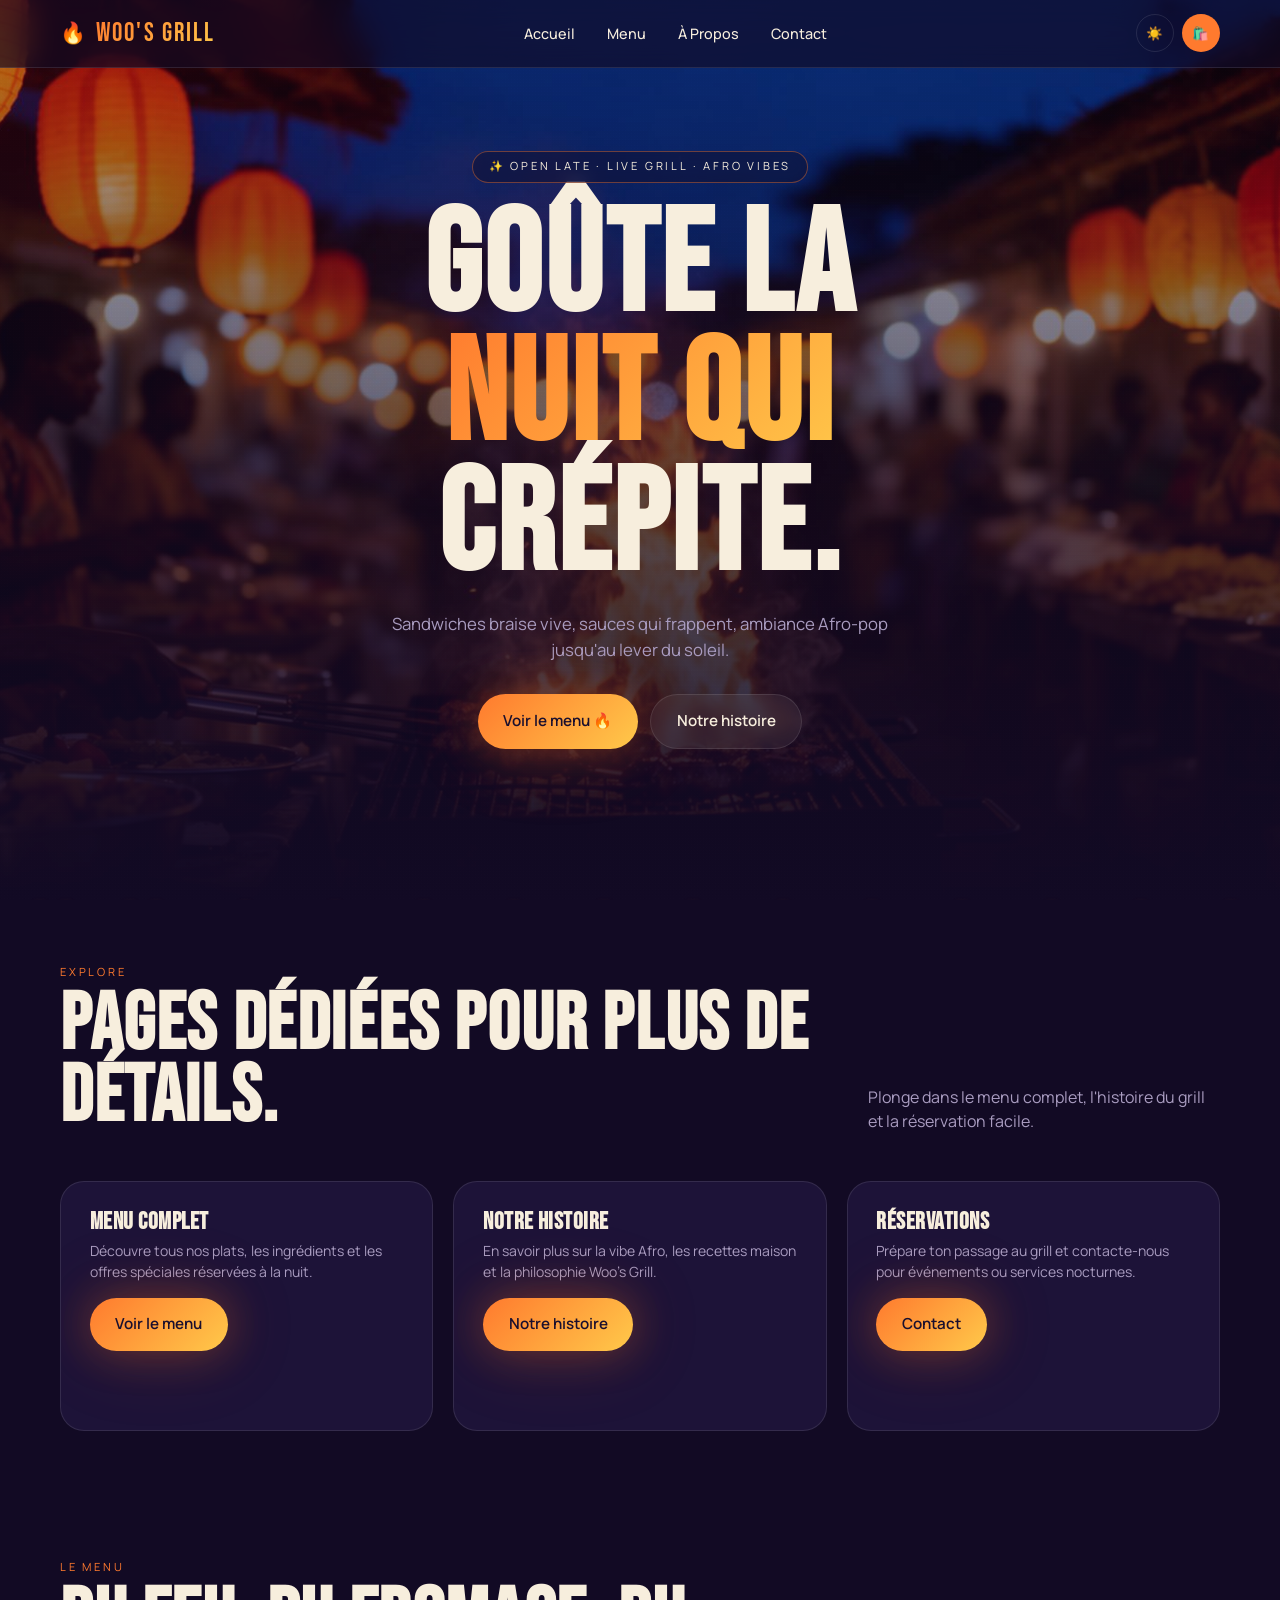
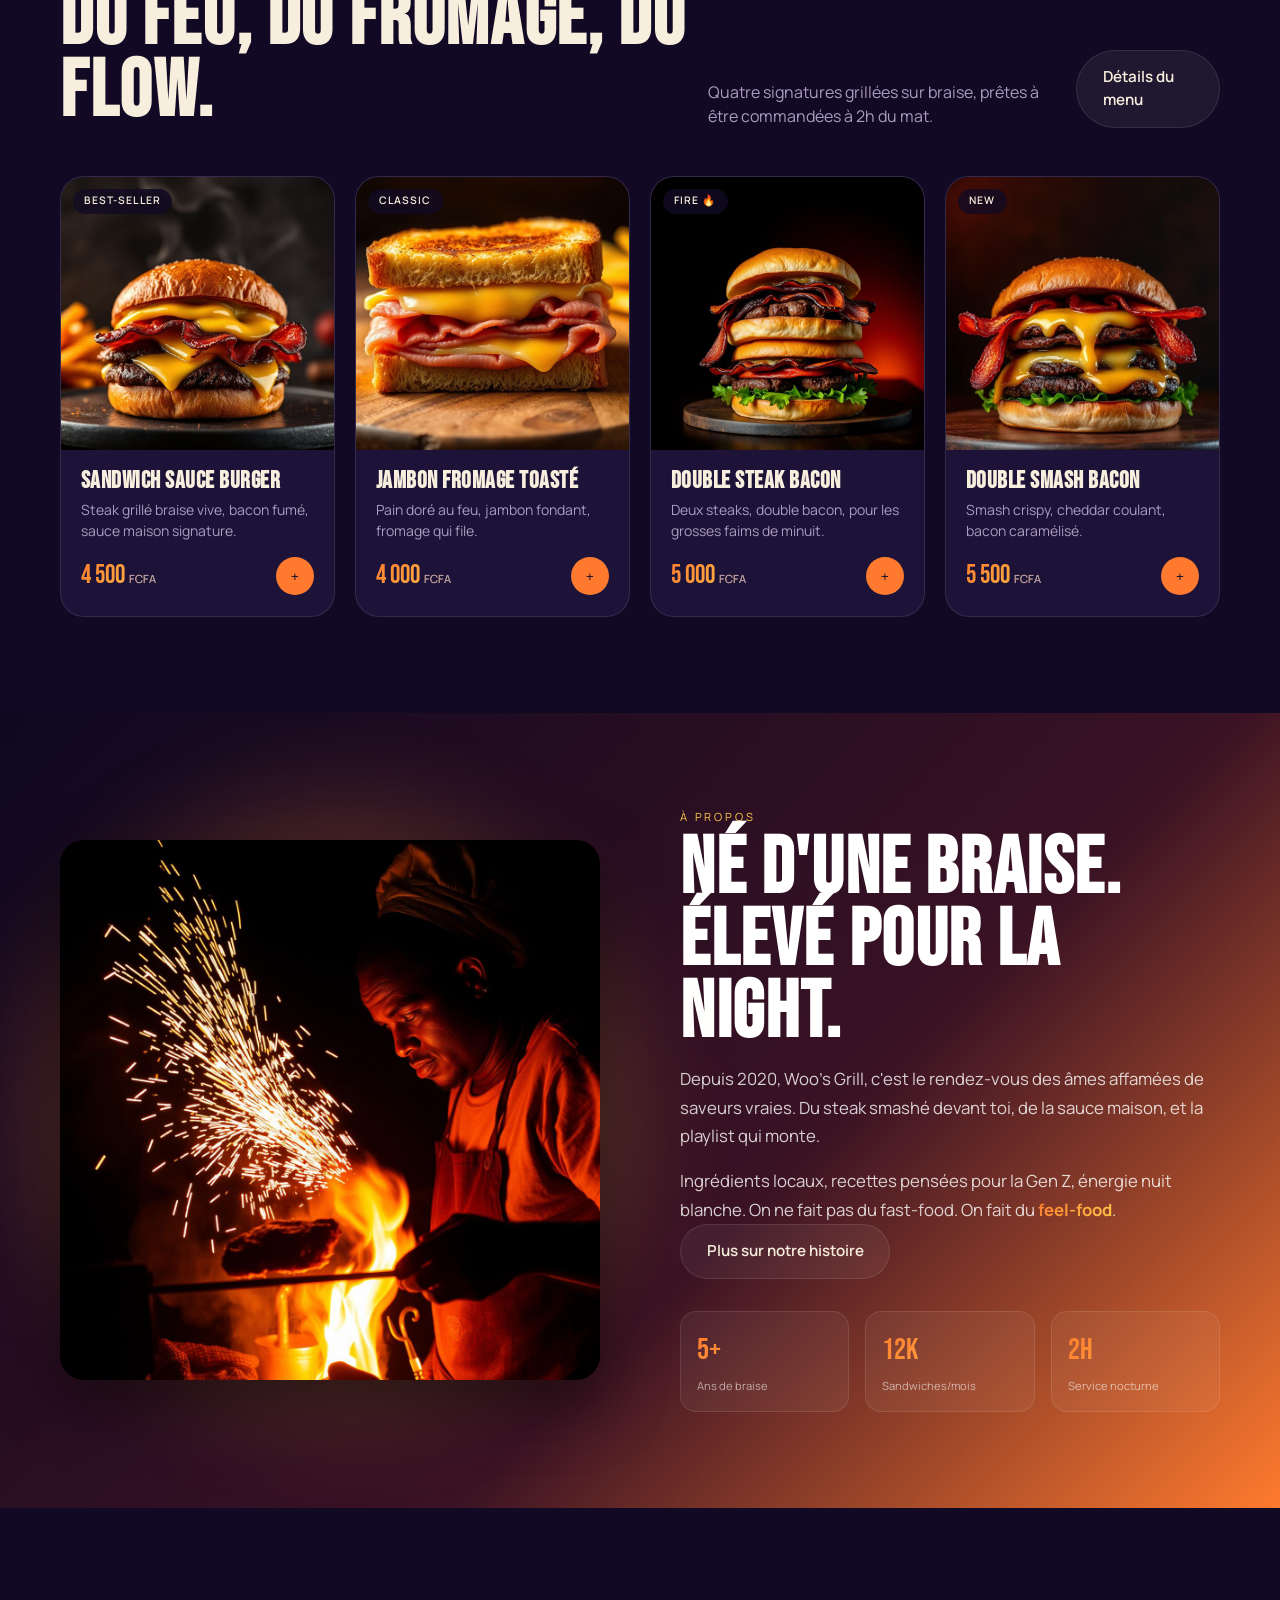
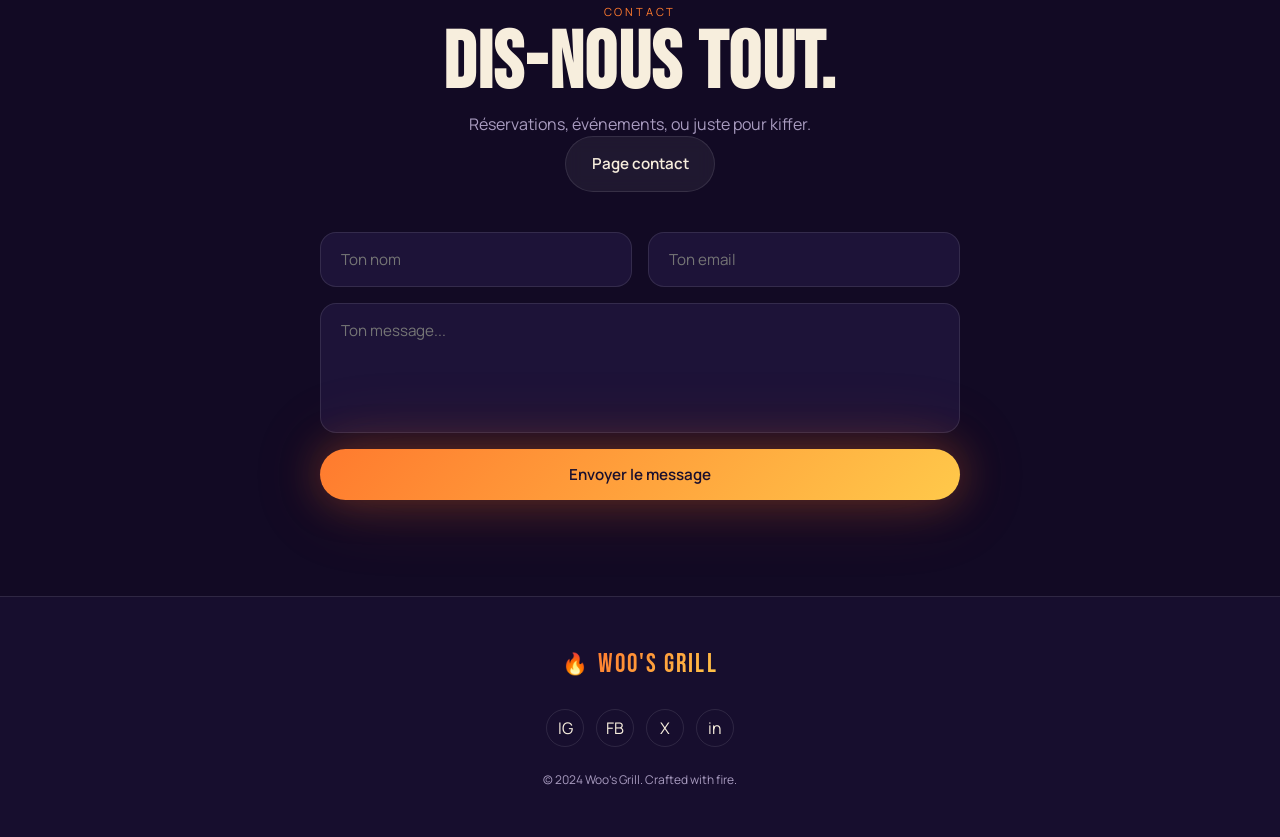
==== index.html @ db35e5b3 "Labphase" ====
<!doctype html>
<html lang="fr" data-theme="dark">
<head>
<meta charset="utf-8" />
<meta name="viewport" content="width=device-width,initial-scale=1" />
<title>Woo's Grill — Afro-Night Flame Kitchen</title>
<meta name="description" content="Sandwiches grillés au feu, vibes Afro-pop, nuits qui claquent. Woo's Grill: street food, smash burgers et bonnes ondes pour la Gen Z." />
<link rel="preconnect" href="https://fonts.googleapis.com">
<link rel="preconnect" href="https://fonts.gstatic.com" crossorigin>
<link href="https://fonts.googleapis.com/css2?family=Bebas+Neue&family=Manrope:wght@400;500;600;700&display=swap" rel="stylesheet">
<link rel="stylesheet" href="styles.css">
</head>
<body>

<!-- Header / navigation: brand, links and actions -->
<header class="nav">
  <div class="nav-inner">
    <a href="#accueil" class="brand"><span class="flame">🔥</span><span class="ember-text">WOO'S GRILL</span></a>
    <nav class="links">
      <a href="#accueil">Accueil</a><a href="#menu">Menu</a><a href="#apropos">À Propos</a><a href="#contact">Contact</a>
    </nav>
    <div class="nav-actions">
      <button class="icon-btn" id="themeToggle" aria-label="Toggle theme">🌙</button>
      <button class="icon-btn primary" aria-label="Panier">🛍️</button>
      <button class="icon-btn" id="menuToggle" aria-label="Menu">☰</button>
    </div>
  </div>
  <div id="mobileMenu">
    <a href="#accueil">Accueil</a><a href="#menu">Menu</a><a href="#apropos">À Propos</a><a href="#contact">Contact</a>
  </div>
</header>

<!-- Hero / Accueil: main visual with CTA -->
<section id="accueil" class="hero">
  <div class="hero-bg"><img src="/img/hero-bg.jpg" alt="" /></div>
  <div class="hero-overlay"></div>
  <div class="grain"></div>
  <div class="sparks" id="sparks"></div>
  <div class="hero-content">
    <div class="badge reveal">✨ Open Late · Live Grill · Afro Vibes</div>
    <h1 class="reveal"><span>Goûte la</span><br><span class="ember-text">nuit qui</span><br><span>crépite.</span></h1>
    <p class="lead reveal">Sandwiches braise vive, sauces qui frappent, ambiance Afro-pop jusqu'au lever du soleil.</p>
    <div class="cta reveal">
      <a href="#menu" class="btn btn-primary">Voir le menu 🔥</a>
      <a href="#apropos" class="btn btn-ghost">Notre histoire</a>
    </div>
  </div>
</section>

<section class="features">
  <div class="container">
    <div class="section-head reveal">
      <div>
        <div class="eyebrow">Explore</div>
        <h2 class="h-display" style="margin-top:.5rem">Pages dédiées pour plus de détails.</h2>
      </div>
      <p style="color:var(--muted)">Plonge dans le menu complet, l'histoire du grill et la réservation facile.</p>
    </div>
    <div class="feature-grid">
      <article class="card reveal">
        <div class="card-body">
          <h3>Menu complet</h3>
          <p>Découvre tous nos plats, les ingrédients et les offres spéciales réservées à la nuit.</p>
          <a class="btn btn-primary" href="menu.html">Voir le menu</a>
        </div>
      </article>
      <article class="card reveal">
        <div class="card-body">
          <h3>Notre histoire</h3>
          <p>En savoir plus sur la vibe Afro, les recettes maison et la philosophie Woo's Grill.</p>
          <a class="btn btn-primary" href="about.html">Notre histoire</a>
        </div>
      </article>
      <article class="card reveal">
        <div class="card-body">
          <h3>Réservations</h3>
          <p>Prépare ton passage au grill et contacte-nous pour événements ou services nocturnes.</p>
          <a class="btn btn-primary" href="contact.html">Contact</a>
        </div>
      </article>
    </div>
  </div>
</section>

<!-- Menu: dynamically rendered menu cards -->
<section id="menu">
  <div class="container">
    <div class="section-head reveal">
      <div>
        <div class="eyebrow">Le Menu</div>
        <h2 class="h-display" style="margin-top:.5rem">Du feu, du fromage, du flow.</h2>
      </div>
      <p style="color:var(--muted)">Quatre signatures grillées sur braise, prêtes à être commandées à 2h du mat.</p>
      <a class="btn btn-ghost" href="menu.html">Détails du menu</a>
    </div>
    <div class="menu-grid" id="menuGrid"></div>
  </div>
</section>

<!-- About / À Propos: story, stats and imagery -->
<section id="apropos" class="about">
  <div class="grain"></div>
  <div class="container about-grid">
    <div class="about-img reveal"><img src="/img/about.jpg" alt="Notre chef au feu" /></div>
    <div class="about-text reveal">
      <div class="eyebrow">À Propos</div>
      <h2 class="h-display" style="margin-top:.5rem">Né d'une braise. Élevé pour la night.</h2>
      <p>Depuis 2020, Woo's Grill, c'est le rendez-vous des âmes affamées de saveurs vraies. Du steak smashé devant toi, de la sauce maison, et la playlist qui monte.</p>
      <p>Ingrédients locaux, recettes pensées pour la Gen Z, énergie nuit blanche. On ne fait pas du fast-food. On fait du <span class="ember-text" style="font-weight:700">feel-food</span>.</p>
      <a class="btn btn-ghost" href="about.html">Plus sur notre histoire</a>
      <div class="stats">
        <div class="stat"><div class="stat-num ember-text">5+</div><div class="stat-lbl">Ans de braise</div></div>
        <div class="stat"><div class="stat-num ember-text">12k</div><div class="stat-lbl">Sandwiches/mois</div></div>
        <div class="stat"><div class="stat-num ember-text">2h</div><div class="stat-lbl">Service nocturne</div></div>
      </div>
    </div>
  </div>
</section>

<!-- Contact: contact form and quick reach-out -->
<section id="contact">
  <div class="contact-wrap reveal">
    <div class="eyebrow">Contact</div>
    <h2 class="h-display" style="margin-top:.5rem">Dis-nous tout.</h2>
    <p style="color:var(--muted);margin-top:.75rem">Réservations, événements, ou juste pour kiffer.</p>
    <a class="btn btn-ghost" href="contact.html">Page contact</a>
    <form onsubmit="event.preventDefault();alert('Message envoyé 🔥')">
      <div class="form-row">
        <input placeholder="Ton nom" required />
        <input type="email" placeholder="Ton email" required />
      </div>
      <textarea placeholder="Ton message..." required></textarea>
      <button class="btn btn-primary" type="submit">Envoyer le message</button>
    </form>
  </div>
</section>

<!-- Footer: socials and copyright -->
<footer>
  <a href="#accueil" class="brand" style="justify-content:center"><span class="flame">🔥</span><span class="ember-text">WOO'S GRILL</span></a>
  <div class="socials">
    <a class="icon-btn" href="https://instagram.com" target="_blank" rel="noopener" aria-label="Instagram">IG</a>
    <a class="icon-btn" href="https://facebook.com" target="_blank" rel="noopener" aria-label="Facebook">FB</a>
    <a class="icon-btn" href="https://twitter.com" target="_blank" rel="noopener" aria-label="Twitter">X</a>
    <a class="icon-btn" href="https://linkedin.com" target="_blank" rel="noopener" aria-label="LinkedIn">in</a>
  </div>
  <div class="copy">&copy; 2024 Woo's Grill. Crafted with fire.</div>
</footer>

<script src="app.js" defer></script>
</body>
</html>
---- styles.css ----
/*
  styles.css (extracted)
  - Theme variables: light/dark color tokens are defined in :root and
    the html[data-theme="dark"] override.
  - Layout & components: sections below are grouped (NAV, HERO, MENU, etc.).
  - Keep styles minimal and responsive; prefer utility-like classes.
*/
:root{
  --bg:#fbf5ec; --fg:#231708; --card:#ffffff; --muted:#7a6a55;
  --border:#e6dccb; --primary:#e8631c; --primary-fg:#fff;
  --accent:#f0b73a; --night1:#2a1a4a; --night2:#5a1f2a; --night3:#e8631c;
}
html[data-theme="dark"]{
  --bg:#120a24; --fg:#f7eedd; --card:#1d1338; --muted:#a99cc0;
  --border:rgba(255,255,255,.1); --primary:#ff7a2e; --primary-fg:#1a0f2e;
  --accent:#ffc94a; --night1:#0e0820; --night2:#3a1224; --night3:#ff7a2e;
}
*{box-sizing:border-box;margin:0;padding:0}
html{scroll-behavior:smooth}
body{
  font-family:Manrope,system-ui,sans-serif;
  background:var(--bg); color:var(--fg);
  -webkit-font-smoothing:antialiased; line-height:1.5;
  transition:background .4s, color .4s;
}
img{max-width:100%;display:block}
a{color:inherit;text-decoration:none}
h1,h2,h3{font-family:"Bebas Neue",sans-serif;letter-spacing:.02em;line-height:.9}
.container{max-width:1200px;margin:0 auto;padding:0 1.25rem}
.ember-text{
  background:linear-gradient(135deg,var(--primary),var(--accent));
  -webkit-background-clip:text;background-clip:text;color:transparent;
}
.btn{display:inline-flex;align-items:center;gap:.5rem;padding:.95rem 1.6rem;border-radius:999px;font-weight:600;font-size:.95rem;cursor:pointer;border:0;transition:transform .2s, box-shadow .3s;font-family:inherit}
.btn-primary{background:linear-gradient(135deg,var(--primary),var(--accent));color:var(--primary-fg);box-shadow:0 0 40px rgba(232,99,28,.35),0 0 80px rgba(232,99,28,.18)}
.btn-primary:hover{transform:scale(1.05)}
.btn-ghost{background:rgba(255,255,255,.06);color:var(--fg);border:1px solid var(--border);backdrop-filter:blur(8px)}
.btn-ghost:hover{background:rgba(255,255,255,.12)}

/* NAV */
header.nav{position:fixed;top:0;left:0;right:0;z-index:50;backdrop-filter:blur(16px);background:color-mix(in oklab,var(--bg) 65%,transparent);border-bottom:1px solid var(--border)}
.nav-inner{display:flex;align-items:center;justify-content:space-between;padding:.85rem 1.25rem;max-width:1200px;margin:0 auto}
.brand{display:flex;align-items:center;gap:.5rem;font-family:"Bebas Neue",sans-serif;font-size:1.65rem;letter-spacing:.08em}
.flame{display:inline-block;font-size:1.3rem;animation:flicker 3s ease-in-out infinite}
@keyframes flicker{0%,100%{opacity:1;filter:brightness(1)}50%{opacity:.85;filter:brightness(1.2)}}
nav.links{display:none;gap:2rem;font-size:.9rem;font-weight:500}
nav.links a{position:relative;padding:.25rem 0}
nav.links a::after{content:"";position:absolute;left:0;bottom:-4px;height:2px;width:0;background:var(--primary);transition:width .3s}
nav.links a:hover::after{width:100%}
.nav-actions{display:flex;align-items:center;gap:.5rem}
.icon-btn{width:38px;height:38px;display:inline-flex;align-items:center;justify-content:center;border-radius:999px;border:1px solid var(--border);background:transparent;color:var(--fg);cursor:pointer;transition:background .2s, transform .2s}
.icon-btn:hover{background:rgba(255,255,255,.08)}
.icon-btn.primary{background:var(--primary);color:var(--primary-fg);border-color:transparent}
.icon-btn.primary:hover{transform:scale(1.08)}
#menuToggle{display:inline-flex}
#mobileMenu{display:none;border-top:1px solid var(--border);background:color-mix(in oklab,var(--bg) 95%,transparent);padding:1rem 1.25rem}
#mobileMenu.open{display:flex;flex-direction:column;gap:.75rem}
@media(min-width:768px){nav.links{display:flex}#menuToggle{display:none}}

/* HERO */
.hero{position:relative;height:100vh;min-height:600px;overflow:hidden;display:flex;align-items:center;justify-content:center;text-align:center;padding:0 1rem}
.hero-bg{position:absolute;inset:0;will-change:transform}
.hero-bg img{width:100%;height:100%;object-fit:cover;transform:scale(1.1)}
.hero-overlay{position:absolute;inset:0;background:linear-gradient(to top,var(--bg) 0%,color-mix(in oklab,var(--bg) 65%,transparent) 50%,color-mix(in oklab,var(--bg) 25%,transparent) 100%)}
.grain{position:absolute;inset:0;background-image:radial-gradient(rgba(255,255,255,.04) 1px,transparent 1px);background-size:3px 3px;mix-blend-mode:overlay;opacity:.4;pointer-events:none}
.sparks{position:absolute;inset:0;pointer-events:none;overflow:hidden}
.spark{position:absolute;bottom:-10px;width:4px;height:4px;border-radius:50%;background:var(--primary);box-shadow:0 0 8px var(--primary);animation:float-up linear infinite}
@keyframes float-up{0%{transform:translateY(0) scale(.4);opacity:0}20%{opacity:.9}100%{transform:translateY(-110vh) scale(1.3);opacity:0}}
.hero-content{position:relative;z-index:2;max-width:900px}
.badge{display:inline-flex;align-items:center;gap:.4rem;padding:.4rem 1rem;border-radius:999px;border:1px solid color-mix(in oklab,var(--primary) 40%,transparent);background:color-mix(in oklab,var(--bg) 40%,transparent);backdrop-filter:blur(8px);font-size:.7rem;text-transform:uppercase;letter-spacing:.25em;margin-bottom:1.25rem}
.hero h1{font-size:clamp(3.5rem,12vw,9rem)}
.hero p.lead{margin-top:1.25rem;color:var(--muted);font-size:1.05rem;max-width:34rem;margin-left:auto;margin-right:auto}
.hero .cta{margin-top:2rem;display:flex;gap:.75rem;justify-content:center;flex-wrap:wrap}
.reveal{opacity:0;transform:translateY(40px);transition:opacity .8s ease,transform .8s ease}
.reveal.in{opacity:1;transform:none}

.features{padding-top:4rem;padding-bottom:2rem}
.feature-grid{display:grid;gap:1.25rem;grid-template-columns:1fr}
@media(min-width:768px){.feature-grid{grid-template-columns:repeat(3,1fr)}}
.feature-grid .card{min-height:250px;display:flex;flex-direction:column;justify-content:space-between}
.feature-grid .card-body{padding:1.8rem}

/* MENU */
section{padding:6rem 1.25rem}
.section-head{display:flex;flex-direction:column;gap:1rem;margin-bottom:3rem}
.eyebrow{font-size:.7rem;text-transform:uppercase;letter-spacing:.25em;color:var(--primary)}
.h-display{font-size:clamp(2.5rem,7vw,5rem)}
.menu-grid{display:grid;gap:1.25rem;grid-template-columns:1fr}
@media(min-width:640px){.menu-grid{grid-template-columns:repeat(2,1fr)}.section-head{flex-direction:row;justify-content:space-between;align-items:flex-end}.section-head p{max-width:22rem}}
@media(min-width:1024px){.menu-grid{grid-template-columns:repeat(4,1fr)}}
.card{background:var(--card);border:1px solid var(--border);border-radius:1.5rem;overflow:hidden;transition:transform .35s ease, box-shadow .35s ease}
.card:hover{transform:translateY(-8px);box-shadow:0 20px 60px rgba(0,0,0,.25)}
.card-img{position:relative;aspect-ratio:1/1;overflow:hidden}
.card-img img{width:100%;height:100%;object-fit:cover;transition:transform .8s}
.card:hover .card-img img{transform:scale(1.1)}
.tag{position:absolute;top:.75rem;left:.75rem;background:color-mix(in oklab,var(--bg) 80%,transparent);backdrop-filter:blur(8px);padding:.3rem .7rem;border-radius:999px;font-size:.65rem;text-transform:uppercase;letter-spacing:.1em;font-weight:600}
.card-body{padding:1.25rem}
.card-body h3{font-size:1.5rem;margin-bottom:.5rem}
.card-body p{font-size:.875rem;color:var(--muted);margin-bottom:1rem;display:-webkit-box;-webkit-line-clamp:2;-webkit-box-orient:vertical;overflow:hidden}
.price-row{display:flex;justify-content:space-between;align-items:center}
.price{font-family:"Bebas Neue",sans-serif;font-size:1.6rem}
.price small{font-family:Manrope;font-size:.7rem;color:var(--muted)}

/* ABOUT */
.about{background:linear-gradient(135deg,var(--night1) 0%,var(--night2) 60%,var(--night3) 100%);color:#fff;position:relative;overflow:hidden}
.about .grain{opacity:.3}
.about-grid{display:grid;gap:3rem;align-items:center;position:relative}
@media(min-width:1024px){.about-grid{grid-template-columns:1fr 1fr;gap:5rem}}
.about-img{position:relative}
.about-img::before{content:"";position:absolute;inset:-1rem;background:linear-gradient(135deg,var(--primary),var(--accent));opacity:.3;filter:blur(60px);border-radius:50%}
.about-img img{position:relative;border-radius:1.5rem;aspect-ratio:1/1;object-fit:cover;box-shadow:0 25px 60px rgba(0,0,0,.5)}
.about-text .eyebrow{color:var(--accent)}
.about-text p{color:rgba(255,255,255,.8);margin-top:1rem;font-size:1.05rem;line-height:1.7}
.stats{margin-top:2rem;display:grid;grid-template-columns:repeat(3,1fr);gap:1rem}
.stat{background:rgba(255,255,255,.05);border:1px solid rgba(255,255,255,.1);backdrop-filter:blur(8px);padding:1rem;border-radius:1rem}
.stat-num{font-family:"Bebas Neue",sans-serif;font-size:1.9rem}
.stat-lbl{font-size:.7rem;color:rgba(255,255,255,.6);margin-top:.25rem}

/* CONTACT */
.contact-wrap{max-width:640px;margin:0 auto;text-align:center}
form{margin-top:2.5rem;display:flex;flex-direction:column;gap:1rem;text-align:left}
.form-row{display:grid;gap:1rem;grid-template-columns:1fr}
@media(min-width:640px){.form-row{grid-template-columns:1fr 1fr}}
input,textarea{width:100%;padding:1rem 1.25rem;border-radius:1rem;border:1px solid var(--border);background:var(--card);color:var(--fg);font-family:inherit;font-size:.95rem;outline:none;transition:border-color .2s}
input:focus,textarea:focus{border-color:var(--primary)}
textarea{resize:none;min-height:130px}
form .btn-primary{width:100%;justify-content:center}

/* FOOTER */
footer{border-top:1px solid var(--border);background:color-mix(in oklab,var(--card) 50%,transparent);padding:3rem 1.25rem;text-align:center}
.socials{display:flex;justify-content:center;gap:.75rem;margin:1.5rem 0}
.socials a{transition:transform .2s, border-color .2s,color .2s}
.socials a:hover{transform:translateY(-4px);border-color:var(--primary);color:var(--primary)}
footer .copy{font-size:.75rem;color:var(--muted)}
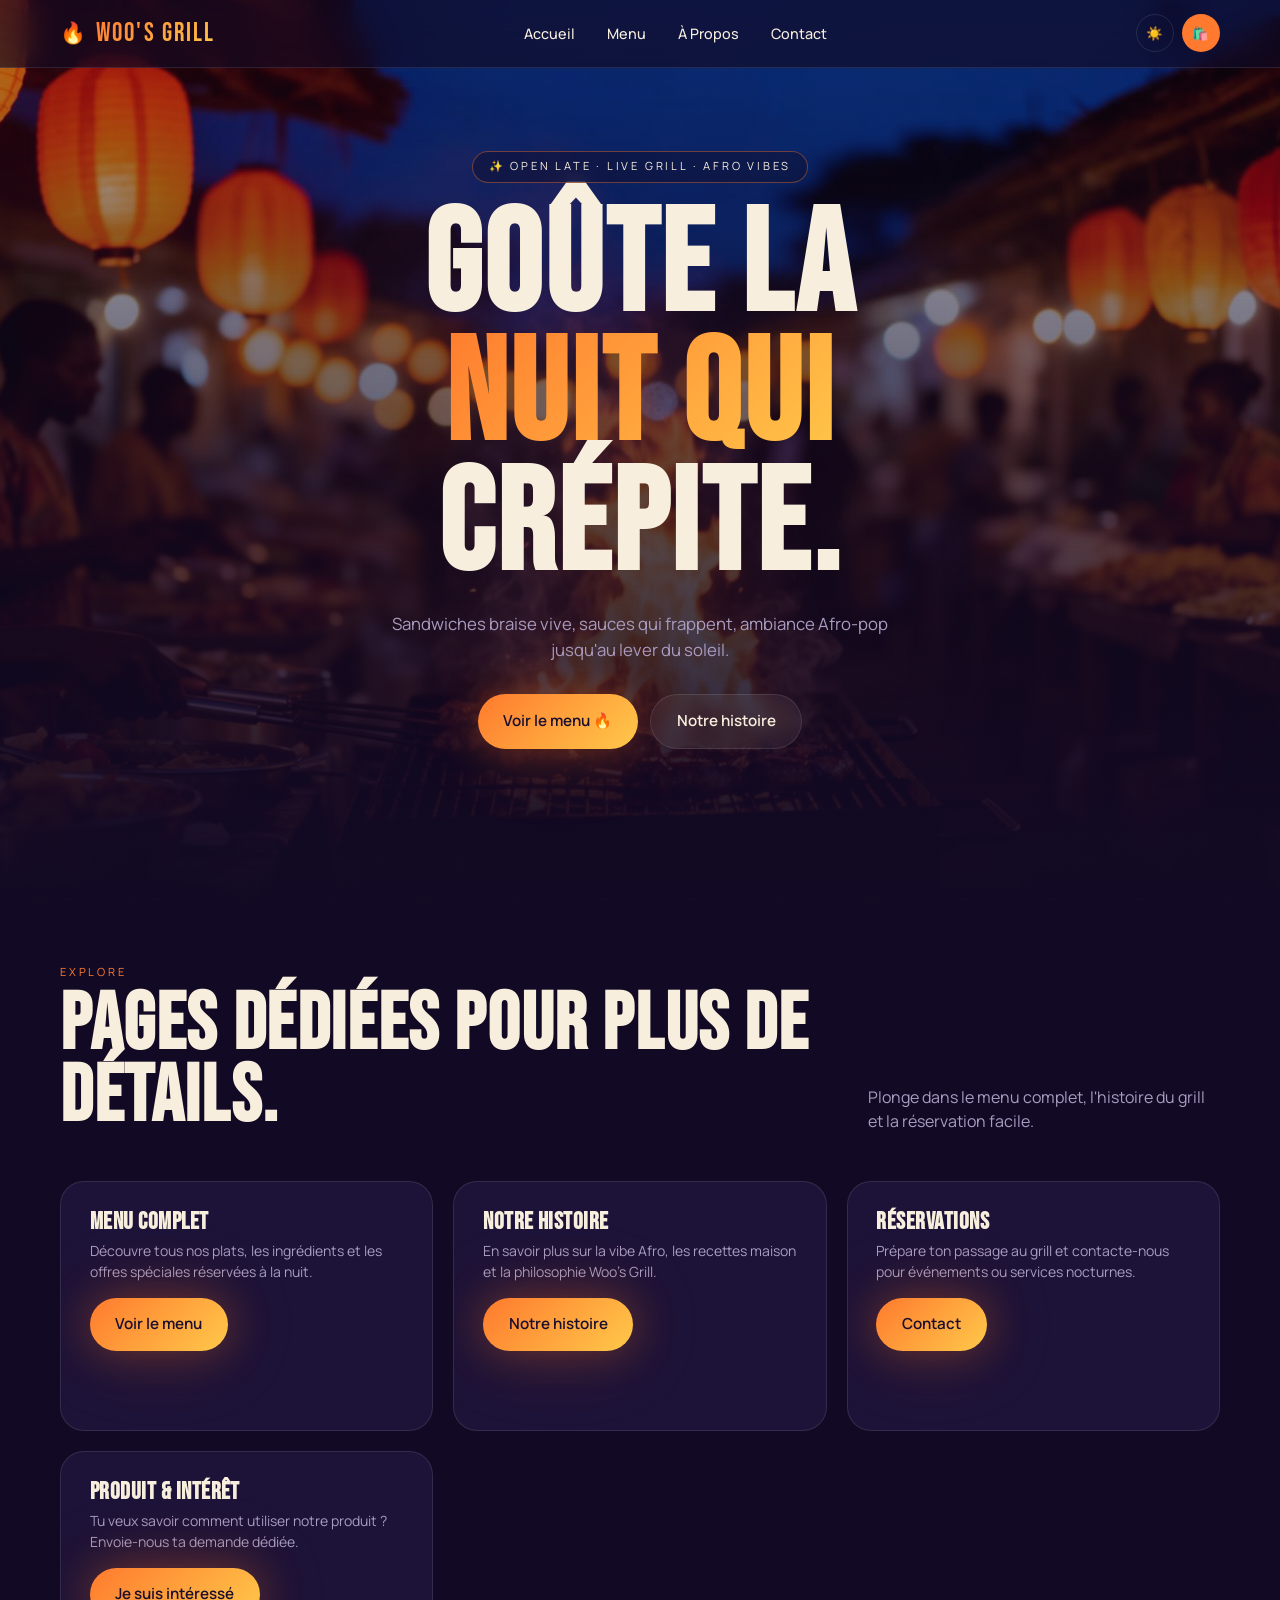
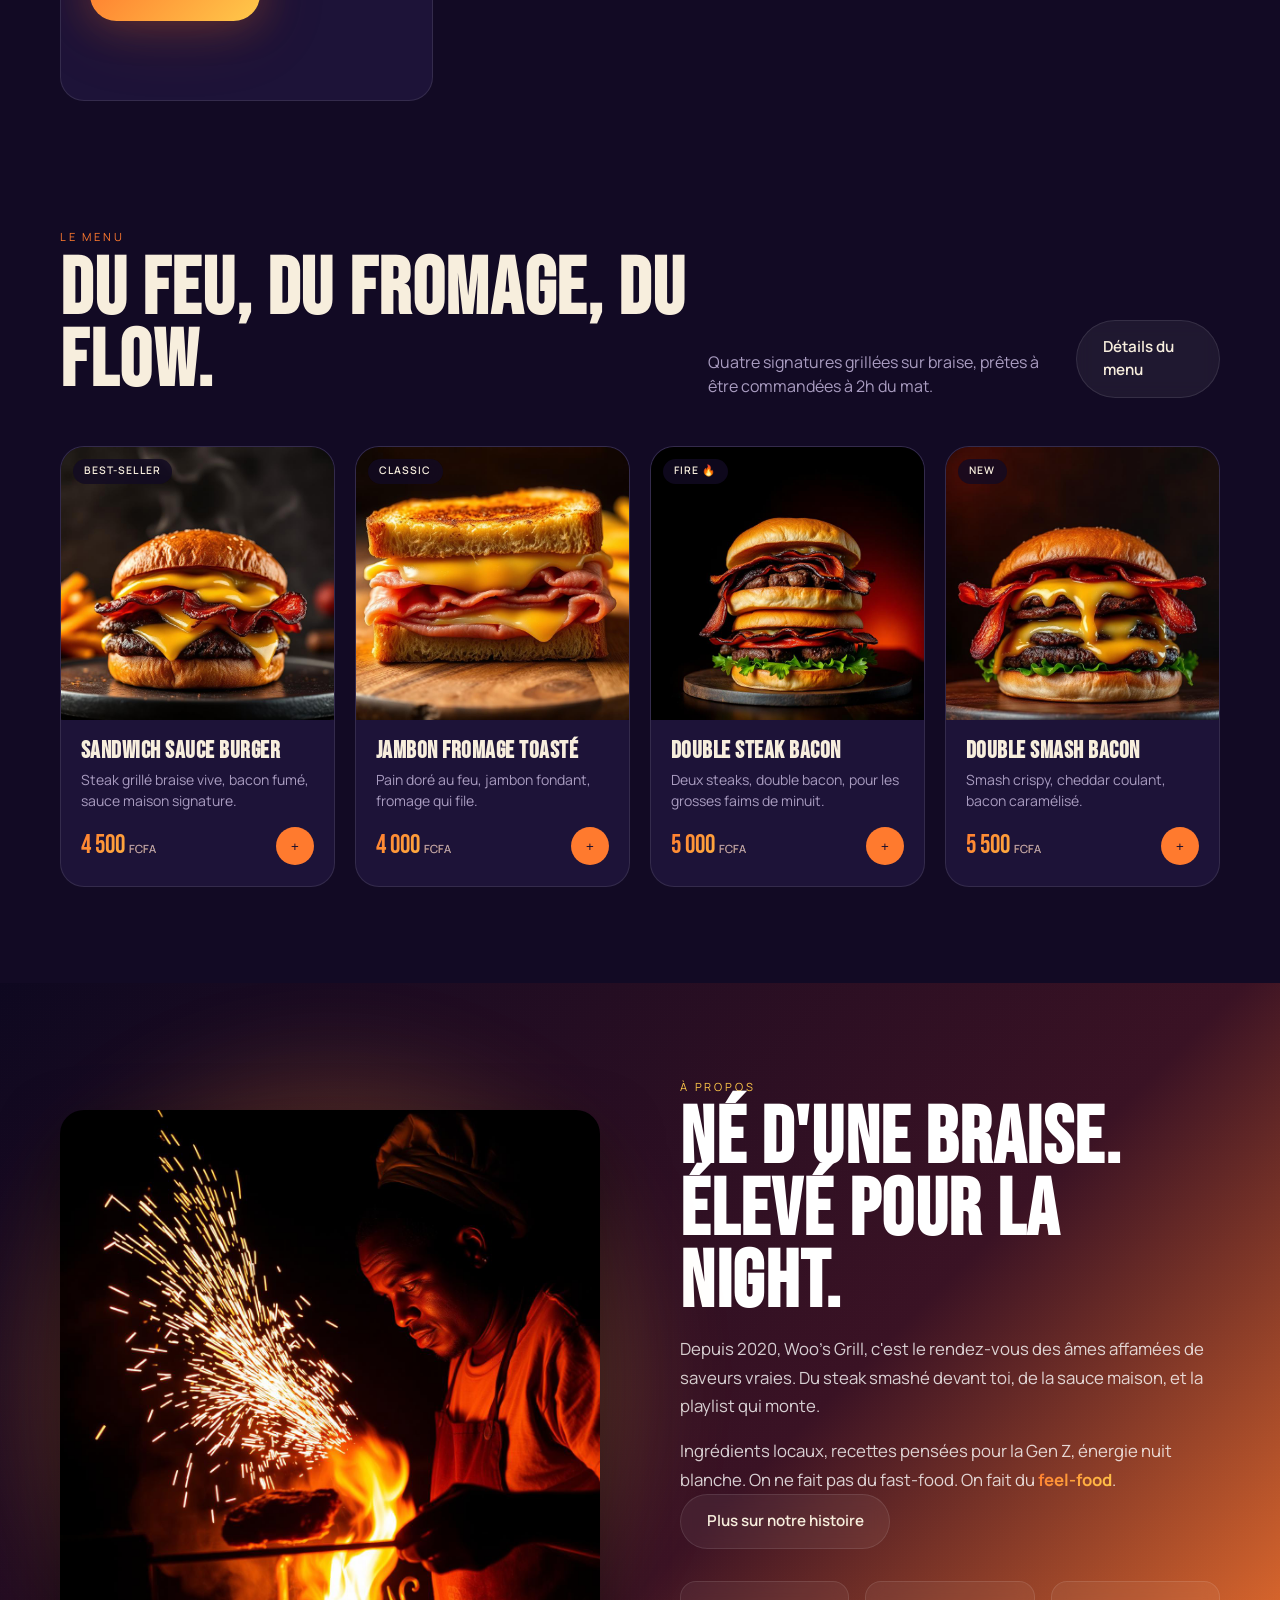
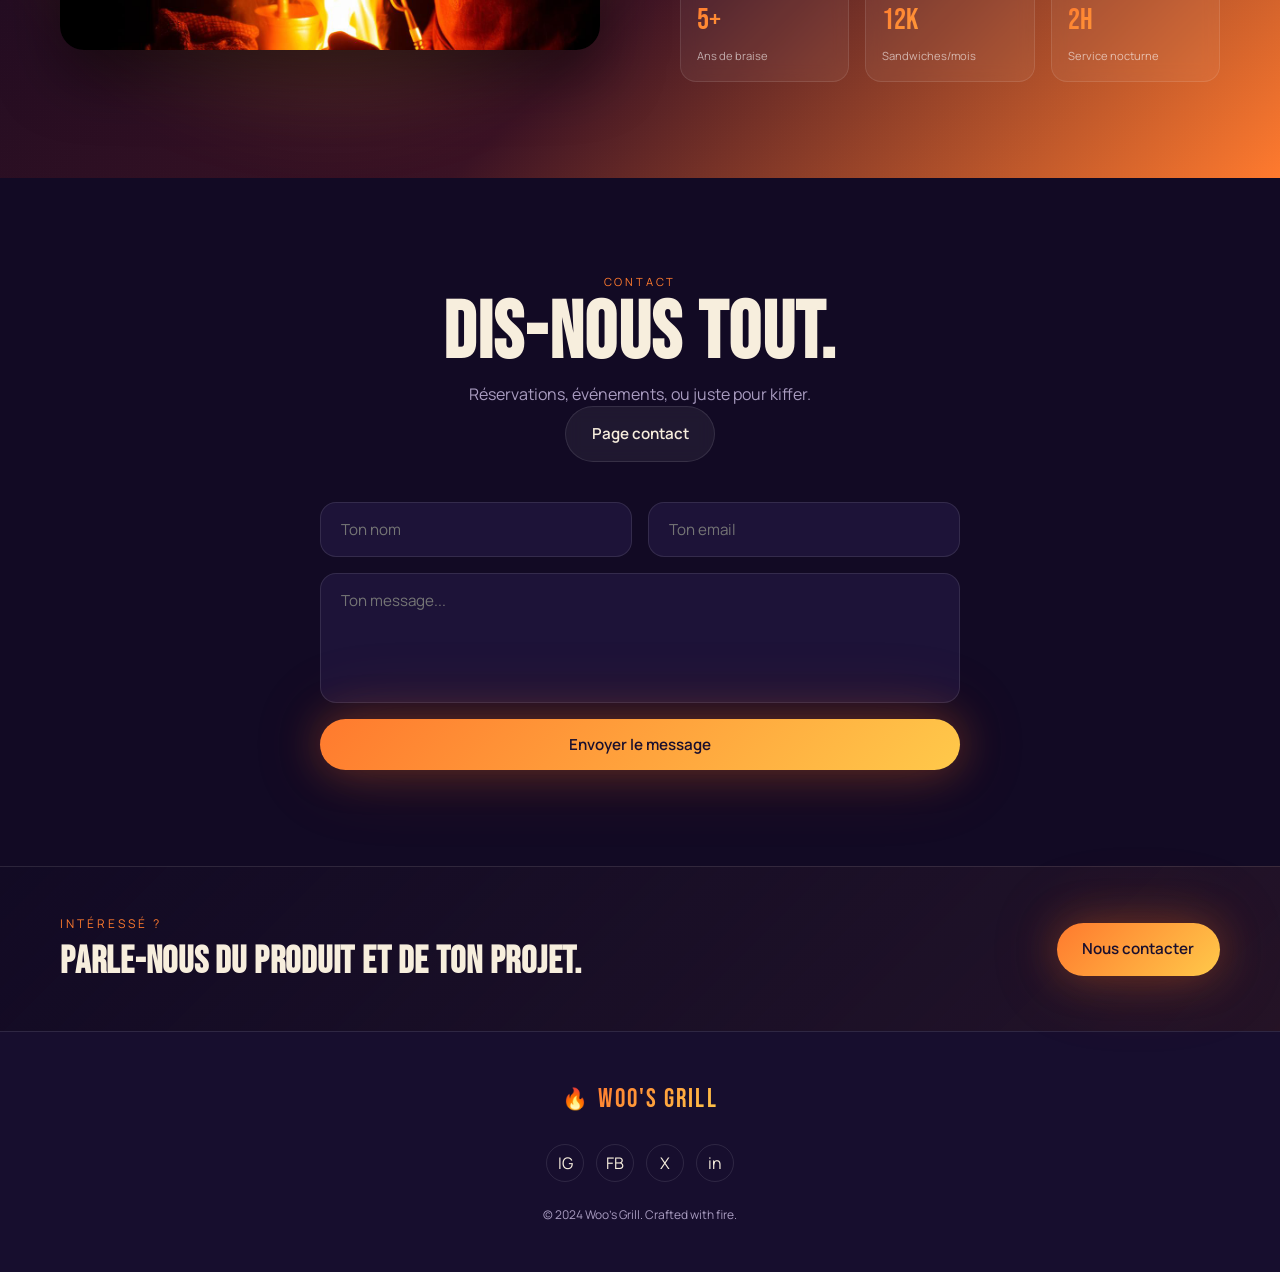
==== commit 3213f48a: "Labphas" ====
--- a/index.html
+++ b/index.html
@@ -78,6 +78,13 @@
           <a class="btn btn-primary" href="contact.html">Contact</a>
         </div>
       </article>
+      <article class="card reveal">
+        <div class="card-body">
+          <h3>Produit & intérêt</h3>
+          <p>Tu veux savoir comment utiliser notre produit ? Envoie-nous ta demande dédiée.</p>
+          <a class="btn btn-primary" href="interest.html">Je suis intéressé</a>
+        </div>
+      </article>
     </div>
   </div>
 </section>
@@ -135,7 +142,16 @@
   </div>
 </section>
 
-<!-- Footer: socials and copyright -->
+<section class="page-cta">
+  <div class="container cta-inner">
+    <div>
+      <div class="eyebrow">Intéressé ?</div>
+      <h2 class="h-display" style="margin-top:.5rem">Parle-nous du produit et de ton projet.</h2>
+    </div>
+    <a class="btn btn-primary" href="contact.html">Nous contacter</a>
+  </div>
+</section>
+
 <footer>
   <a href="#accueil" class="brand" style="justify-content:center"><span class="flame">🔥</span><span class="ember-text">WOO'S GRILL</span></a>
   <div class="socials">
--- a/styles.css
+++ b/styles.css
@@ -132,3 +132,96 @@
 .socials a{transition:transform .2s, border-color .2s,color .2s}
 .socials a:hover{transform:translateY(-4px);border-color:var(--primary);color:var(--primary)}
 footer .copy{font-size:.75rem;color:var(--muted)}
+
+.page-cta{padding:3rem 1.25rem;background:linear-gradient(135deg,color-mix(in oklab,var(--bg) 95%,transparent),color-mix(in oklab,var(--primary) 8%,transparent));border-top:1px solid var(--border)}
+.page-cta .cta-inner{display:flex;align-items:center;justify-content:space-between;gap:1rem;max-width:1200px;margin:0 auto}
+.page-cta .eyebrow{font-size:.75rem;text-transform:uppercase;letter-spacing:.25em;color:var(--primary);margin-bottom:.5rem}
+.page-cta h2{font-size:clamp(1.8rem,3vw,2.4rem);margin:0;line-height:1.1}
+.page-cta--contact{background:color-mix(in oklab,var(--card) 95%,transparent)}
+@media(max-width:768px){.page-cta .cta-inner{flex-direction:column;align-items:flex-start}.page-cta .btn{width:100%;justify-content:center}}
+
+/* ===== LANDING PAGE ===== */
+body.landing-page{overflow-x:hidden}
+
+.landing-nav{background:color-mix(in oklab,var(--bg) 50%,transparent)}
+.landing-nav .nav-inner{justify-content:flex-start;gap:auto}
+.landing-nav .brand{margin-right:auto}
+
+.landing-hero{position:relative;min-height:100vh;display:flex;align-items:center;justify-content:center;padding:8rem 1.25rem 3rem;overflow:hidden}
+.landing-hero-bg{position:absolute;inset:0;z-index:-1}
+.gradient-mesh{position:absolute;inset:0;background:radial-gradient(at 30% 50%,var(--night1) 0%,transparent 50%),radial-gradient(at 70% 30%,var(--night2) 0%,transparent 50%),linear-gradient(135deg,var(--bg),var(--primary))}
+
+.glow-orb{position:absolute;border-radius:50%;filter:blur(100px);opacity:.4}
+.orb-1{width:600px;height:600px;background:var(--primary);top:-200px;left:-200px;animation:float-orb 20s ease-in-out infinite}
+.orb-2{width:400px;height:400px;background:var(--accent);bottom:-100px;right:-100px;animation:float-orb 25s ease-in-out infinite 2s}
+@keyframes float-orb{0%,100%{transform:translate(0,0)}50%{transform:translate(30px,50px)}}
+
+.landing-hero-content{position:relative;z-index:2;max-width:700px;text-align:center;width:100%}
+.landing-badge{display:inline-flex;align-items:center;gap:.4rem;padding:.5rem 1.2rem;border-radius:999px;border:1px solid color-mix(in oklab,var(--primary) 40%,transparent);background:color-mix(in oklab,var(--bg) 20%,transparent);backdrop-filter:blur(12px);font-size:.7rem;text-transform:uppercase;letter-spacing:.25em;margin-bottom:1.5rem;box-shadow:0 0 30px rgba(232,99,28,.2)}
+
+.landing-title{font-size:clamp(2.5rem,9vw,5.5rem);line-height:.95;margin-bottom:1.5rem;color:var(--fg)}
+.landing-title .flame-emoji{display:block;margin:.5rem 0}
+
+.landing-subtitle{font-size:1.1rem;color:var(--muted);margin-bottom:2.5rem;line-height:1.7;max-width:600px;margin-left:auto;margin-right:auto}
+.landing-subtitle strong{color:var(--primary);font-weight:600}
+
+.landing-form-wrapper{position:relative;margin:3rem 0}
+.landing-form{display:flex;flex-direction:column;gap:1rem;background:color-mix(in oklab,var(--card) 80%,transparent);backdrop-filter:blur(16px);border:1px solid var(--border);padding:2rem;border-radius:2rem;box-shadow:0 20px 60px rgba(0,0,0,.3)}
+
+.form-group{position:relative;display:flex;align-items:center}
+.form-group input,.form-group select{width:100%;padding:1rem 1.25rem 1rem 3.25rem;border-radius:1.25rem;border:1px solid var(--border);background:color-mix(in oklab,var(--bg) 50%,transparent);color:var(--fg);font-family:inherit;font-size:.95rem;outline:none;transition:border-color .2s, background .2s}
+.form-group input::placeholder{color:var(--muted)}
+.form-group input:focus,.form-group select:focus{border-color:var(--primary);background:color-mix(in oklab,var(--bg) 60%,transparent)}
+.form-group select{appearance:none;padding-right:2.5rem;background-image:url("data:image/svg+xml,%3Csvg xmlns='http://www.w3.org/2000/svg' width='12' height='8' viewBox='0 0 12 8'%3E%3Cpath fill='%23ff7a2e' d='M1 1l5 5 5-5'/%3E%3C/svg%3E");background-repeat:no-repeat;background-position:right 1.25rem center;background-color:color-mix(in oklab,var(--bg) 50%,transparent)}
+html[data-theme="light"] .form-group select{background-image:url("data:image/svg+xml,%3Csvg xmlns='http://www.w3.org/2000/svg' width='12' height='8' viewBox='0 0 12 8'%3E%3Cpath fill='%23e8631c' d='M1 1l5 5 5-5'/%3E%3C/svg%3E")}
+
+.form-icon{position:absolute;left:1rem;font-size:1.2rem;pointer-events:none}
+
+.checkbox-label{display:flex;align-items:center;gap:.75rem;cursor:pointer;font-size:.95rem;color:var(--fg);margin-top:.5rem}
+.checkbox-label input{width:20px;height:20px;cursor:pointer;accent-color:var(--primary)}
+
+.landing-btn{width:100%;justify-content:center;font-size:1rem;padding:1.15rem 2rem;margin-top:.5rem}
+.landing-btn:hover{transform:scale(1.02)}
+
+.form-note{text-align:center;font-size:.8rem;color:var(--muted);margin-top:.75rem}
+
+.hidden{display:none !important}
+
+.success-message{padding:2rem;background:linear-gradient(135deg,rgba(76,175,80,.1),rgba(76,175,80,.05));border:1px solid rgba(76,175,80,.3);border-radius:1.5rem;text-align:center}
+.success-content{display:flex;flex-direction:column;gap:1rem;align-items:center}
+.success-icon{font-size:3rem;animation:bounce-in .6s ease-out}
+@keyframes bounce-in{0%{transform:scale(.5);opacity:0}100%{transform:scale(1);opacity:1}}
+.success-message h2{color:var(--fg);font-size:1.8rem;margin:0}
+.success-message p{color:var(--muted);margin:0}
+.success-message p.secondary{font-size:.95rem}
+.success-message .btn{margin-top:1rem}
+
+.landing-social{margin-top:3rem;text-align:center}
+.landing-social p{color:var(--muted);font-size:.95rem;margin-bottom:1rem}
+.social-links{display:flex;justify-content:center;gap:1rem}
+.social-links a{display:inline-flex;align-items:center;justify-content:center;width:50px;height:50px;border-radius:50%;border:1px solid var(--border);background:color-mix(in oklab,var(--card) 50%,transparent);font-size:1.5rem;transition:transform .2s, background .2s, border-color .2s}
+.social-links a:hover{transform:translateY(-4px);background:var(--primary);border-color:var(--primary)}
+
+.landing-trust{background:color-mix(in oklab,var(--card) 50%,transparent);border-top:1px solid var(--border);border-bottom:1px solid var(--border)}
+.landing-trust h2{font-size:clamp(2rem,5vw,3rem);margin-bottom:3rem;text-align:center}
+.trust-grid{display:grid;gap:2rem;grid-template-columns:1fr}
+@media(min-width:768px){.trust-grid{grid-template-columns:repeat(2,1fr)}}
+@media(min-width:1024px){.trust-grid{grid-template-columns:repeat(4,1fr)}}
+.trust-card{background:var(--card);border:1px solid var(--border);border-radius:1.5rem;padding:2rem;text-align:center;transition:transform .3s, box-shadow .3s}
+.trust-card:hover{transform:translateY(-8px);box-shadow:0 15px 40px rgba(0,0,0,.15)}
+.trust-icon{font-size:2.5rem;margin-bottom:1rem}
+.trust-card h3{font-size:1.3rem;margin-bottom:.75rem}
+.trust-card p{color:var(--muted);font-size:.95rem;line-height:1.6}
+
+.landing-footer{border-top:1px solid var(--border);background:color-mix(in oklab,var(--bg) 80%,transparent);padding:2rem 1.25rem;text-align:center}
+.landing-footer p{font-size:.9rem;color:var(--muted);margin:.5rem 0}
+.landing-footer .footer-links a{color:var(--primary);transition:color .2s}
+.landing-footer .footer-links a:hover{color:var(--accent)}
+
+@media(max-width:640px){
+  .landing-title{line-height:1}
+  .landing-form{padding:1.5rem}
+  .form-group input,.form-group select{padding:.9rem 1rem .9rem 2.75rem}
+  .form-icon{font-size:1rem;left:.75rem}
+  .landing-social{margin-top:2rem}
+}
